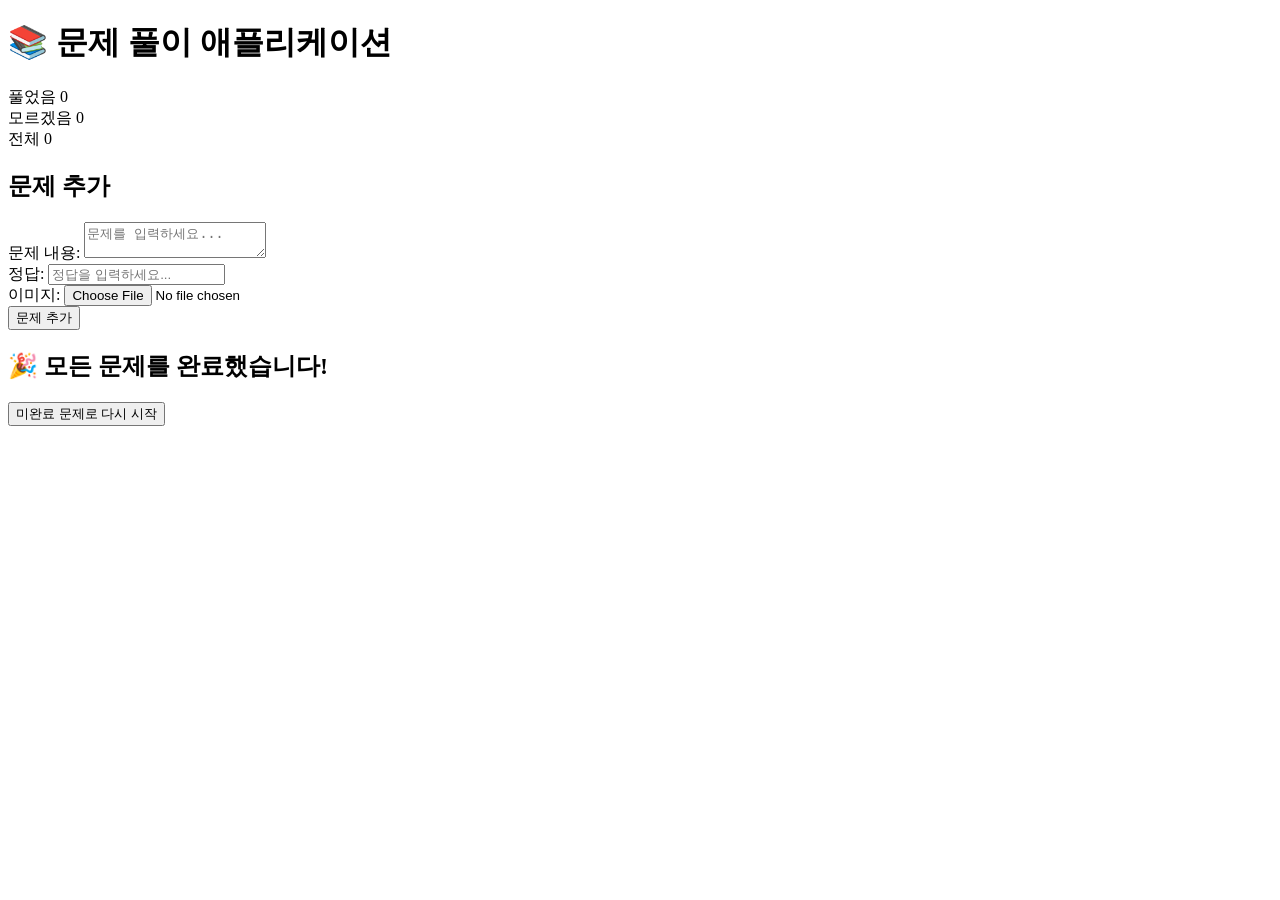
==== index.html @ 3d98ce2a "초기 프로젝트 설정: HTML 구조" ====
<!DOCTYPE html>
<html lang="ko">
<head>
    <meta charset="UTF-8">
    <meta name="viewport" content="width=device-width, initial-scale=1.0">
    <title>문제 풀이 애플리케이션</title>
    <link rel="stylesheet" href="styles.css">
</head>
<body>
    <div class="container">
        <header>
            <h1>📚 문제 풀이 애플리케이션</h1>
            <div class="stats">
                <div class="stat-box">
                    <span class="stat-label">풀었음</span>
                    <span class="stat-value" id="solvedCount">0</span>
                </div>
                <div class="stat-box">
                    <span class="stat-label">모르겠음</span>
                    <span class="stat-value" id="unsureCount">0</span>
                </div>
                <div class="stat-box">
                    <span class="stat-label">전체</span>
                    <span class="stat-value" id="totalCount">0</span>
                </div>
            </div>
        </header>

        <main>
            <!-- 문제 추가 섹션 -->
            <section class="add-problem-section">
                <h2>문제 추가</h2>
                <div class="form-group">
                    <label for="problemText">문제 내용:</label>
                    <textarea id="problemText" placeholder="문제를 입력하세요..."></textarea>
                </div>

                <div class="form-group">
                    <label for="answerText">정답:</label>
                    <input type="text" id="answerText" placeholder="정답을 입력하세요...">
                </div>

                <div class="form-group">
                    <label for="imageInput">이미지:</label>
                    <input type="file" id="imageInput" accept="image/*">
                    <div id="imagePreview" class="image-preview"></div>
                </div>

                <button id="addProblemBtn" class="btn btn-primary">문제 추가</button>
            </section>

            <!-- 문제 풀이 섹션 -->
            <section class="problem-section">
                <div id="problemsContainer" class="problems-container">
                    <!-- 문제 카드가 여기에 동적으로 추가됩니다 -->
                </div>

                <div id="completionMessage" class="completion-message hidden">
                    <h2>🎉 모든 문제를 완료했습니다!</h2>
                    <p id="completionStats"></p>
                    <button id="restartBtn" class="btn btn-primary">미완료 문제로 다시 시작</button>
                </div>
            </section>
        </main>
    </div>

    <script src="script.js"></script>
</body>
</html>
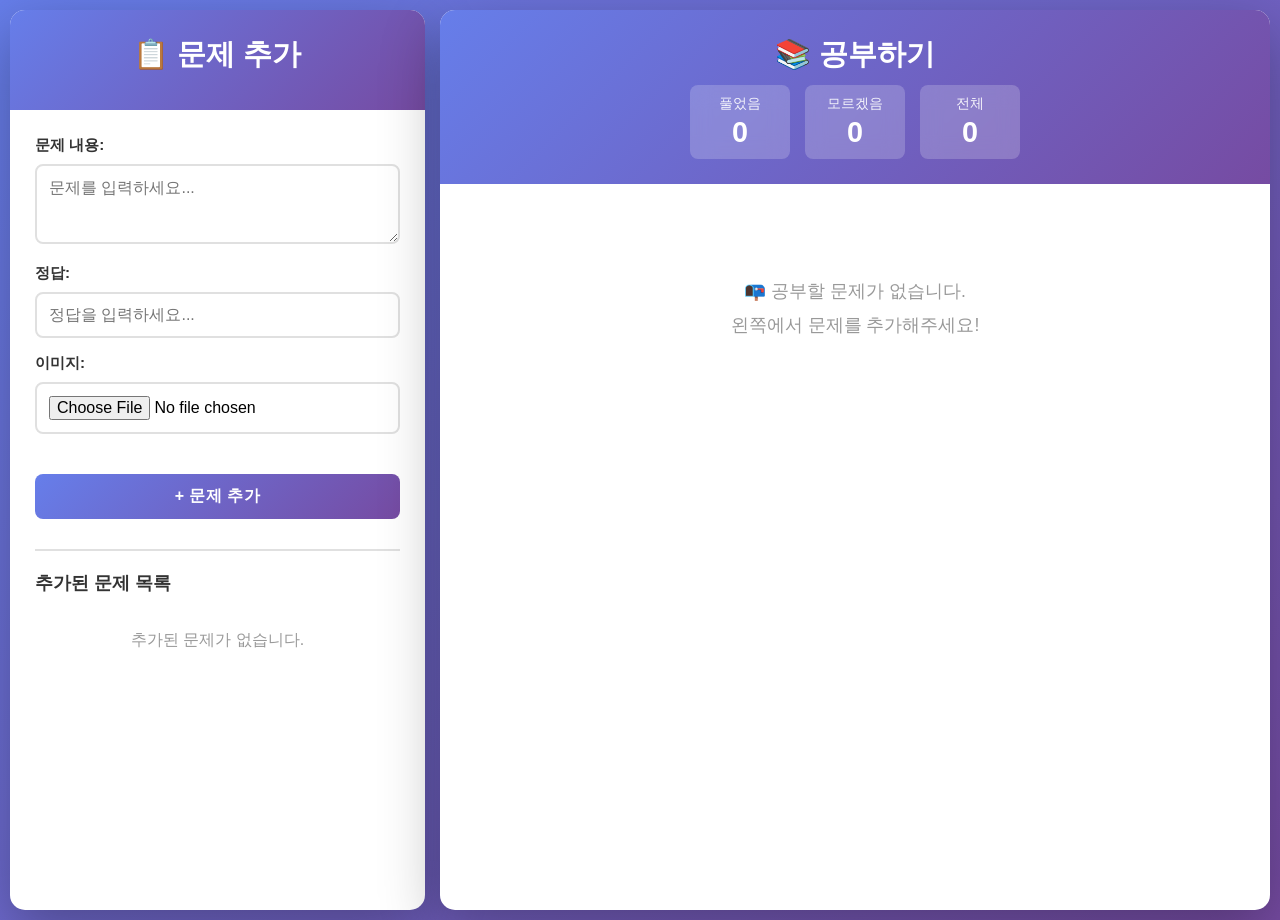
==== commit fc930ddb: "문제 추가/공부 섹션 분리 - HTML 구조 수정" ====
--- a/index.html
+++ b/index.html
@@ -7,29 +7,14 @@
     <link rel="stylesheet" href="styles.css">
 </head>
 <body>
-    <div class="container">
-        <header>
-            <h1>📚 문제 풀이 애플리케이션</h1>
-            <div class="stats">
-                <div class="stat-box">
-                    <span class="stat-label">풀었음</span>
-                    <span class="stat-value" id="solvedCount">0</span>
-                </div>
-                <div class="stat-box">
-                    <span class="stat-label">모르겠음</span>
-                    <span class="stat-value" id="unsureCount">0</span>
-                </div>
-                <div class="stat-box">
-                    <span class="stat-label">전체</span>
-                    <span class="stat-value" id="totalCount">0</span>
-                </div>
+    <div class="app-container">
+        <!-- 왼쪽: 문제 추가 섹션 -->
+        <aside class="add-section">
+            <div class="section-header">
+                <h2>📋 문제 추가</h2>
             </div>
-        </header>
 
-        <main>
-            <!-- 문제 추가 섹션 -->
-            <section class="add-problem-section">
-                <h2>문제 추가</h2>
+            <div class="add-content">
                 <div class="form-group">
                     <label for="problemText">문제 내용:</label>
                     <textarea id="problemText" placeholder="문제를 입력하세요..."></textarea>
@@ -46,13 +31,42 @@
                     <div id="imagePreview" class="image-preview"></div>
                 </div>
 
-                <button id="addProblemBtn" class="btn btn-primary">문제 추가</button>
-            </section>
+                <button id="addProblemBtn" class="btn btn-primary btn-block">
+                    + 문제 추가
+                </button>
 
-            <!-- 문제 풀이 섹션 -->
-            <section class="problem-section">
+                <div id="problemsList" class="problems-list">
+                    <h3>추가된 문제 목록</h3>
+                    <div id="addedProblems" class="added-problems">
+                        <!-- 추가된 문제들이 여기 표시됨 -->
+                    </div>
+                </div>
+            </div>
+        </aside>
+
+        <!-- 오른쪽: 공부 섹션 -->
+        <main class="study-section">
+            <div class="section-header">
+                <h2>📚 공부하기</h2>
+                <div class="stats">
+                    <div class="stat-box">
+                        <span class="stat-label">풀었음</span>
+                        <span class="stat-value" id="solvedCount">0</span>
+                    </div>
+                    <div class="stat-box">
+                        <span class="stat-label">모르겠음</span>
+                        <span class="stat-value" id="unsureCount">0</span>
+                    </div>
+                    <div class="stat-box">
+                        <span class="stat-label">전체</span>
+                        <span class="stat-value" id="totalCount">0</span>
+                    </div>
+                </div>
+            </div>
+
+            <div class="study-content">
                 <div id="problemsContainer" class="problems-container">
-                    <!-- 문제 카드가 여기에 동적으로 추가됩니다 -->
+                    <!-- 공부할 문제가 여기 표시됨 -->
                 </div>
 
                 <div id="completionMessage" class="completion-message hidden">
@@ -60,7 +74,12 @@
                     <p id="completionStats"></p>
                     <button id="restartBtn" class="btn btn-primary">미완료 문제로 다시 시작</button>
                 </div>
-            </section>
+
+                <div id="emptyStudy" class="empty-study hidden">
+                    <p>📭 공부할 문제가 없습니다.</p>
+                    <p>왼쪽에서 문제를 추가해주세요!</p>
+                </div>
+            </div>
         </main>
     </div>
 
--- a/styles.css
+++ b/styles.css
@@ -0,0 +1,498 @@
+* {
+    margin: 0;
+    padding: 0;
+    box-sizing: border-box;
+}
+
+body {
+    font-family: 'Segoe UI', Tahoma, Geneva, Verdana, sans-serif;
+    background: linear-gradient(135deg, #667eea 0%, #764ba2 100%);
+    min-height: 100vh;
+    padding: 10px;
+}
+
+.app-container {
+    display: grid;
+    grid-template-columns: 1fr 2fr;
+    gap: 15px;
+    max-width: 1400px;
+    margin: 0 auto;
+    min-height: 100vh;
+}
+
+/* ============ 섹션 공통 스타일 ============ */
+.add-section,
+.study-section {
+    background: white;
+    border-radius: 15px;
+    box-shadow: 0 20px 60px rgba(0, 0, 0, 0.3);
+    overflow: hidden;
+    display: flex;
+    flex-direction: column;
+}
+
+.section-header {
+    background: linear-gradient(135deg, #667eea 0%, #764ba2 100%);
+    color: white;
+    padding: 25px;
+    text-align: center;
+}
+
+.section-header h2 {
+    font-size: 1.8em;
+    margin-bottom: 10px;
+}
+
+.stats {
+    display: flex;
+    justify-content: center;
+    gap: 15px;
+    flex-wrap: wrap;
+}
+
+.stat-box {
+    background: rgba(255, 255, 255, 0.2);
+    padding: 10px 20px;
+    border-radius: 8px;
+    backdrop-filter: blur(10px);
+    display: flex;
+    flex-direction: column;
+    align-items: center;
+    min-width: 100px;
+}
+
+.stat-label {
+    font-size: 0.85em;
+    opacity: 0.9;
+    margin-bottom: 3px;
+}
+
+.stat-value {
+    font-size: 1.8em;
+    font-weight: bold;
+}
+
+/* ============ 왼쪽: 문제 추가 섹션 ============ */
+.add-content {
+    padding: 25px;
+    overflow-y: auto;
+    flex: 1;
+}
+
+.form-group {
+    margin-bottom: 15px;
+}
+
+label {
+    display: block;
+    margin-bottom: 8px;
+    font-weight: 600;
+    color: #333;
+    font-size: 0.95em;
+}
+
+input[type="text"],
+input[type="file"],
+textarea {
+    width: 100%;
+    padding: 12px;
+    border: 2px solid #e0e0e0;
+    border-radius: 8px;
+    font-size: 1em;
+    font-family: inherit;
+    transition: border-color 0.3s;
+}
+
+input[type="text"]:focus,
+input[type="file"]:focus,
+textarea:focus {
+    outline: none;
+    border-color: #667eea;
+    box-shadow: 0 0 0 3px rgba(102, 126, 234, 0.1);
+}
+
+textarea {
+    resize: vertical;
+    min-height: 80px;
+}
+
+.image-preview {
+    margin-top: 10px;
+    max-width: 200px;
+    border-radius: 8px;
+    overflow: hidden;
+}
+
+.image-preview img {
+    width: 100%;
+    height: auto;
+    border: 2px solid #e0e0e0;
+}
+
+/* ============ 버튼 스타일 ============ */
+.btn {
+    padding: 12px 30px;
+    border: none;
+    border-radius: 8px;
+    font-size: 1em;
+    font-weight: 600;
+    cursor: pointer;
+    transition: all 0.3s;
+    text-transform: uppercase;
+    letter-spacing: 0.5px;
+}
+
+.btn-primary {
+    background: linear-gradient(135deg, #667eea 0%, #764ba2 100%);
+    color: white;
+}
+
+.btn-primary:hover {
+    transform: translateY(-2px);
+    box-shadow: 0 10px 20px rgba(102, 126, 234, 0.3);
+}
+
+.btn-secondary {
+    background: #f5f5f5;
+    color: #333;
+    border: 2px solid #ddd;
+    font-size: 0.9em;
+}
+
+.btn-secondary:hover {
+    background: #e8e8e8;
+    border-color: #999;
+}
+
+.btn-success {
+    background: #4caf50;
+    color: white;
+    font-size: 0.9em;
+}
+
+.btn-success:hover {
+    background: #45a049;
+    transform: translateY(-2px);
+}
+
+.btn-danger {
+    background: #f44336;
+    color: white;
+    font-size: 0.9em;
+}
+
+.btn-danger:hover {
+    background: #da190b;
+    transform: translateY(-2px);
+}
+
+.btn-block {
+    width: 100%;
+    margin-top: 15px;
+}
+
+/* ============ 추가된 문제 목록 ============ */
+.problems-list {
+    margin-top: 30px;
+    border-top: 2px solid #e0e0e0;
+    padding-top: 20px;
+}
+
+.problems-list h3 {
+    font-size: 1.1em;
+    color: #333;
+    margin-bottom: 15px;
+}
+
+.added-problems {
+    display: flex;
+    flex-direction: column;
+    gap: 10px;
+    max-height: 400px;
+    overflow-y: auto;
+}
+
+.added-problem-item {
+    background: #f9f9f9;
+    border-left: 4px solid #667eea;
+    padding: 12px;
+    border-radius: 6px;
+    display: flex;
+    justify-content: space-between;
+    align-items: center;
+    font-size: 0.9em;
+}
+
+.added-problem-item.solved {
+    border-left-color: #4caf50;
+    background: #f0f7f0;
+}
+
+.added-problem-item.unsure {
+    border-left-color: #ff9800;
+    background: #fff8f0;
+}
+
+.added-problem-item-text {
+    flex: 1;
+    overflow: hidden;
+    text-overflow: ellipsis;
+    white-space: nowrap;
+}
+
+.added-problem-item-btn {
+    background: none;
+    border: none;
+    color: #f44336;
+    cursor: pointer;
+    font-size: 1.2em;
+    padding: 5px 10px;
+    transition: all 0.3s;
+}
+
+.added-problem-item-btn:hover {
+    transform: scale(1.2);
+}
+
+/* ============ 오른쪽: 공부 섹션 ============ */
+.study-content {
+    padding: 25px;
+    overflow-y: auto;
+    flex: 1;
+}
+
+.problems-container {
+    display: grid;
+    grid-template-columns: 1fr;
+    gap: 20px;
+}
+
+.problem-card {
+    background: #f9f9f9;
+    border: 2px solid #e0e0e0;
+    border-radius: 12px;
+    padding: 25px;
+    transition: all 0.3s;
+    position: relative;
+}
+
+.problem-card:hover {
+    box-shadow: 0 10px 30px rgba(0, 0, 0, 0.1);
+    border-color: #667eea;
+}
+
+.problem-card.solved {
+    background: #e8f5e9;
+    border-color: #4caf50;
+}
+
+.problem-card.unsure {
+    background: #fff3e0;
+    border-color: #ff9800;
+}
+
+.problem-header {
+    display: flex;
+    justify-content: space-between;
+    align-items: center;
+    margin-bottom: 15px;
+}
+
+.problem-status {
+    display: inline-block;
+    padding: 6px 16px;
+    border-radius: 20px;
+    font-size: 0.85em;
+    font-weight: 600;
+    text-transform: uppercase;
+}
+
+.status-pending {
+    background: #e3f2fd;
+    color: #1976d2;
+}
+
+.status-solved {
+    background: #c8e6c9;
+    color: #2e7d32;
+}
+
+.status-unsure {
+    background: #ffe0b2;
+    color: #e65100;
+}
+
+.problem-content {
+    margin-bottom: 20px;
+}
+
+.problem-text {
+    font-size: 1.15em;
+    line-height: 1.7;
+    color: #333;
+    margin-bottom: 15px;
+    word-wrap: break-word;
+    padding: 15px;
+    background: white;
+    border-radius: 8px;
+    border-left: 4px solid #667eea;
+}
+
+.problem-image {
+    margin: 15px 0;
+}
+
+.problem-image img {
+    max-width: 100%;
+    height: auto;
+    border-radius: 8px;
+    border: 2px solid #ddd;
+}
+
+.problem-answer {
+    background: white;
+    border: 2px solid #4caf50;
+    border-radius: 8px;
+    padding: 15px;
+    margin: 15px 0;
+    transition: all 0.3s;
+}
+
+.problem-answer.hidden {
+    background: #f5f5f5;
+    border: 2px dashed #999;
+    color: #999;
+}
+
+.problem-answer.hidden .answer-text {
+    filter: blur(8px);
+    user-select: none;
+    cursor: not-allowed;
+}
+
+.answer-label {
+    font-weight: 600;
+    color: #4caf50;
+    margin-bottom: 8px;
+    font-size: 0.9em;
+}
+
+.answer-text {
+    font-size: 1.1em;
+    color: #2e7d32;
+    word-wrap: break-word;
+    padding: 10px;
+    background: #f0f7f0;
+    border-radius: 4px;
+    font-weight: 500;
+}
+
+.problem-buttons {
+    display: grid;
+    grid-template-columns: 1fr 1fr 1fr;
+    gap: 10px;
+    margin-bottom: 10px;
+}
+
+.problem-buttons-action {
+    display: grid;
+    grid-template-columns: 1fr 1fr;
+    gap: 10px;
+}
+
+.btn-small {
+    padding: 10px 15px;
+    font-size: 0.85em;
+}
+
+/* ============ 완료 메시지 ============ */
+.completion-message {
+    text-align: center;
+    padding: 60px 30px;
+    background: linear-gradient(135deg, #e8f5e9 0%, #c8e6c9 100%);
+    border-radius: 12px;
+    border: 3px dashed #4caf50;
+}
+
+.completion-message h2 {
+    color: #2e7d32;
+    font-size: 2.2em;
+    margin-bottom: 20px;
+}
+
+.completion-message p {
+    font-size: 1.1em;
+    color: #558b2f;
+    margin-bottom: 30px;
+}
+
+/* ============ 빈 상태 ============ */
+.empty-study {
+    text-align: center;
+    padding: 60px 30px;
+    color: #999;
+}
+
+.empty-study p {
+    font-size: 1.1em;
+    margin: 10px 0;
+}
+
+/* ============ 유틸리티 ============ */
+.hidden {
+    display: none !important;
+}
+
+/* ============ 반응형 디자인 ============ */
+@media (max-width: 1024px) {
+    .app-container {
+        grid-template-columns: 1fr;
+        gap: 20px;
+    }
+
+    .problems-container {
+        grid-template-columns: 1fr;
+    }
+
+    .section-header h2 {
+        font-size: 1.5em;
+    }
+
+    .stat-box {
+        min-width: 90px;
+        padding: 8px 15px;
+    }
+}
+
+@media (max-width: 640px) {
+    .app-container {
+        padding: 5px;
+    }
+
+    .add-content,
+    .study-content {
+        padding: 15px;
+    }
+
+    .section-header {
+        padding: 15px;
+    }
+
+    .problem-buttons,
+    .problem-buttons-action {
+        grid-template-columns: 1fr;
+    }
+
+    .stats {
+        flex-direction: column;
+        gap: 10px;
+    }
+
+    .problem-card {
+        padding: 15px;
+    }
+
+    .section-header h2 {
+        font-size: 1.3em;
+    }
+}
